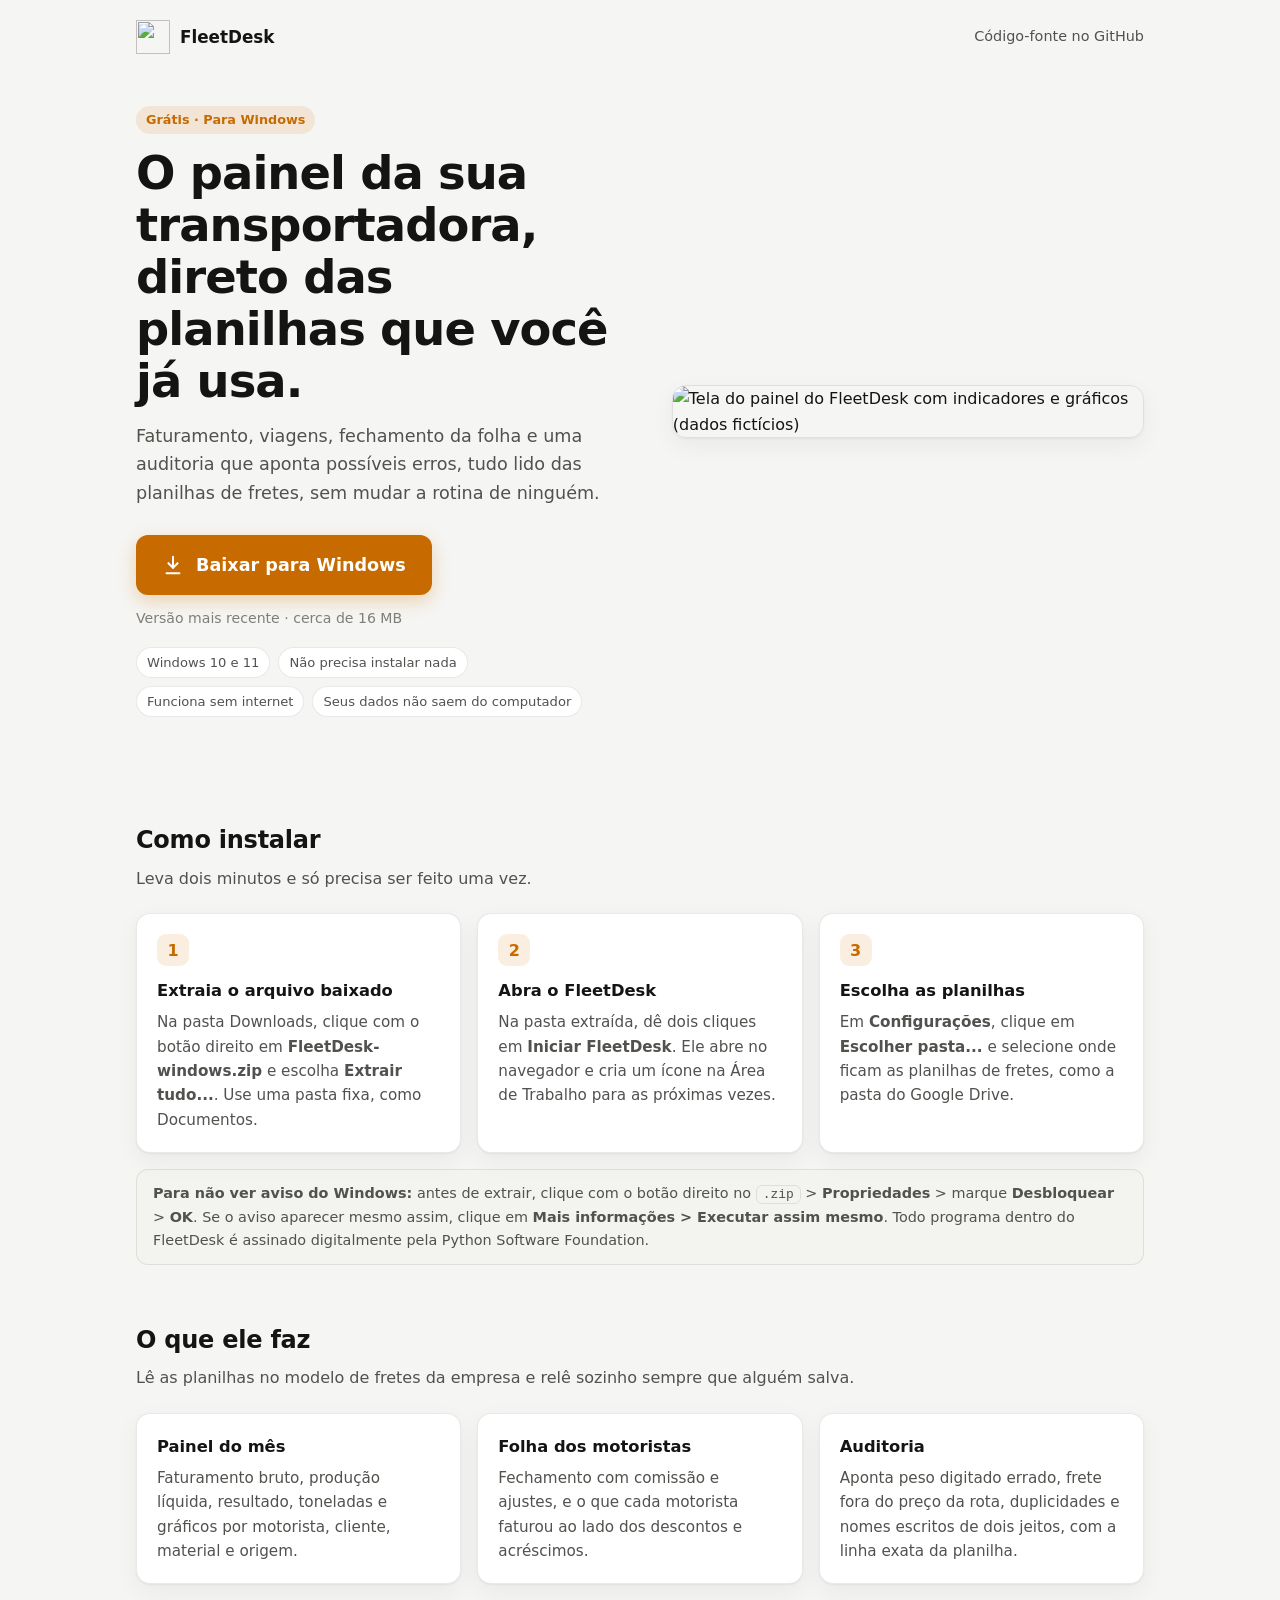
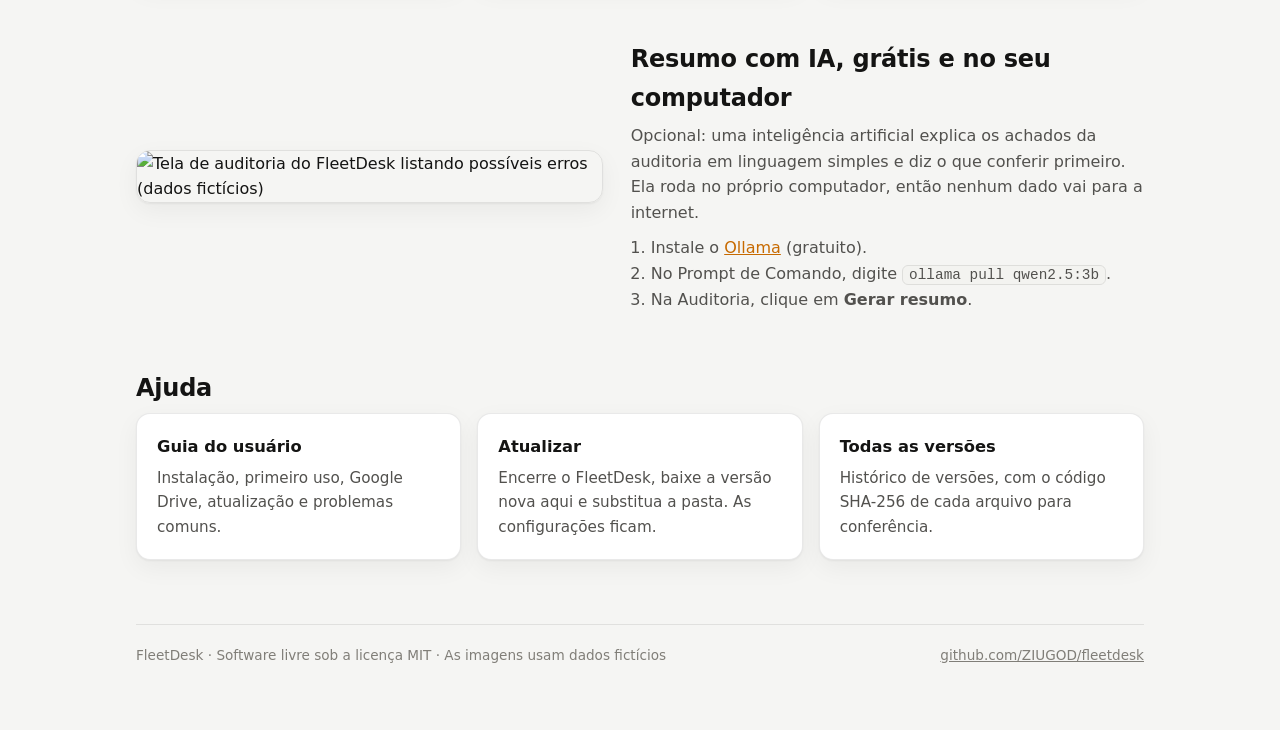
==== site/index.html @ 19a19533 "feat: publish releases and a download page for end users - release.yml: on a v* tag, test, build the" ====
<!DOCTYPE html>
<html lang="pt-BR">
<head>
  <meta charset="UTF-8">
  <meta name="viewport" content="width=device-width, initial-scale=1">
  <title>FleetDesk · Download</title>
  <meta name="description" content="Painel da transportadora a partir das planilhas que você já usa. Grátis, para Windows, funciona sem internet.">
  <link rel="icon" href="favicon.ico">
  <style>
    :root {
      color-scheme: light;
      --bg: #f5f5f3; --surface: #ffffff; --surface-2: #f3f3f0;
      --border: rgba(11, 11, 11, .09); --text: #141413; --text-2: #52514e; --muted: #807e78;
      --accent: #c76a00; --accent-ink: #ffffff; --accent-bg: rgba(217, 119, 6, .12);
      --shadow: 0 1px 2px rgba(11, 11, 11, .05), 0 8px 24px rgba(11, 11, 11, .05);
      --font: "Segoe UI Variable Text", "Segoe UI", system-ui, -apple-system, sans-serif;
    }
    @media (prefers-color-scheme: dark) {
      :root {
        color-scheme: dark;
        --bg: #111110; --surface: #1a1a19; --surface-2: #212120;
        --border: rgba(255, 255, 255, .08); --text: #f0efec; --text-2: #c3c2b7; --muted: #8f8d86;
        --accent: #f59e0b; --accent-ink: #1a1a19; --accent-bg: rgba(245, 158, 11, .14);
        --shadow: none;
      }
    }
    * { box-sizing: border-box; }
    body { margin: 0; background: var(--bg); color: var(--text); font: 16px/1.6 var(--font); -webkit-font-smoothing: antialiased; }
    a { color: var(--accent); }
    main { max-width: 1040px; margin: 0 auto; padding: 0 16px 64px; }

    header { display: flex; align-items: center; justify-content: space-between; gap: 12px; padding: 20px 0; }
    .brand { display: flex; align-items: center; gap: 10px; font-weight: 700; font-size: 1.05rem; color: var(--text); text-decoration: none; }
    .brand img { width: 34px; height: 34px; }
    .header-link { font-size: .9rem; color: var(--text-2); text-decoration: none; }
    .header-link:hover { color: var(--accent); }

    .hero { display: grid; grid-template-columns: 1.05fr 1fr; gap: 40px; align-items: center; padding: 32px 0 48px; }
    .eyebrow { display: inline-block; font-size: .8rem; font-weight: 600; color: var(--accent); background: var(--accent-bg); padding: 4px 10px; border-radius: 999px; }
    h1 { font-size: clamp(2rem, 4.5vw, 2.9rem); line-height: 1.12; letter-spacing: -.02em; margin: 14px 0 14px; }
    .lead { font-size: 1.1rem; color: var(--text-2); margin: 0 0 28px; max-width: 34em; }
    .download {
      display: inline-flex; align-items: center; gap: 12px; padding: 16px 26px; border-radius: 12px;
      background: var(--accent); color: var(--accent-ink); font-weight: 700; font-size: 1.1rem; text-decoration: none;
      box-shadow: 0 6px 18px rgba(217, 119, 6, .28); transition: transform .12s, filter .12s;
    }
    .download:hover { filter: brightness(1.06); transform: translateY(-1px); }
    .download:focus-visible { outline: 3px solid var(--text); outline-offset: 3px; }
    .download svg { width: 22px; height: 22px; flex-shrink: 0; }
    .meta { margin-top: 12px; font-size: .88rem; color: var(--muted); }
    .chips { display: flex; flex-wrap: wrap; gap: 8px; margin-top: 18px; }
    .chip { font-size: .82rem; color: var(--text-2); background: var(--surface); border: 1px solid var(--border); padding: 4px 10px; border-radius: 999px; }
    .shot { width: 100%; border-radius: 14px; border: 1px solid var(--border); box-shadow: var(--shadow); display: block; }

    section { margin-top: 56px; }
    h2 { font-size: 1.5rem; letter-spacing: -.01em; margin: 0 0 6px; }
    .section-lead { color: var(--text-2); margin: 0 0 22px; }

    .steps { display: grid; grid-template-columns: repeat(3, 1fr); gap: 16px; counter-reset: step; }
    .card { background: var(--surface); border: 1px solid var(--border); border-radius: 14px; padding: 20px; box-shadow: var(--shadow); }
    .step { counter-increment: step; }
    .step::before {
      content: counter(step); display: grid; place-items: center; width: 32px; height: 32px; border-radius: 9px;
      background: var(--accent-bg); color: var(--accent); font-weight: 700; margin-bottom: 12px;
    }
    .card h3 { font-size: 1.02rem; margin: 0 0 6px; }
    .card p { margin: 0; color: var(--text-2); font-size: .95rem; }
    .tip { margin-top: 16px; font-size: .9rem; color: var(--text-2); background: var(--surface-2); border: 1px solid var(--border); border-radius: 12px; padding: 12px 16px; }

    .features { display: grid; grid-template-columns: repeat(3, 1fr); gap: 16px; }
    .feature-ai { display: grid; grid-template-columns: 1fr 1.1fr; gap: 28px; align-items: center; }
    .feature-ai ol { margin: 10px 0 0; padding-left: 20px; color: var(--text-2); }
    code { font-family: "Cascadia Mono", Consolas, monospace; font-size: .9em; background: var(--surface-2); border: 1px solid var(--border); padding: 1px 6px; border-radius: 6px; }

    .help { display: grid; grid-template-columns: repeat(3, 1fr); gap: 16px; }
    .help a.card { text-decoration: none; color: inherit; transition: border-color .12s; }
    .help a.card:hover { border-color: var(--accent); }

    footer { margin-top: 64px; padding-top: 20px; border-top: 1px solid var(--border); font-size: .85rem; color: var(--muted); display: flex; flex-wrap: wrap; gap: 8px 20px; justify-content: space-between; }
    footer a { color: var(--muted); }

    @media (max-width: 820px) {
      .hero, .feature-ai { grid-template-columns: 1fr; }
      .steps, .features, .help { grid-template-columns: 1fr; }
      .hero { padding-top: 12px; }
      .download { width: 100%; justify-content: center; }
    }
  </style>
</head>
<body>
<main>
  <header>
    <a class="brand" href="./"><img src="favicon.ico" alt="">FleetDesk</a>
    <a class="header-link" href="https://github.com/ZIUGOD/fleetdesk">Código-fonte no GitHub</a>
  </header>

  <div class="hero">
    <div>
      <span class="eyebrow">Grátis · Para Windows</span>
      <h1>O painel da sua transportadora, direto das planilhas que você já usa.</h1>
      <p class="lead">
        Faturamento, viagens, fechamento da folha e uma auditoria que aponta possíveis erros,
        tudo lido das planilhas de fretes, sem mudar a rotina de ninguém.
      </p>
      <a class="download" id="download" href="https://github.com/ZIUGOD/fleetdesk/releases/latest/download/FleetDesk-windows.zip">
        <svg viewBox="0 0 24 24" fill="none" stroke="currentColor" stroke-width="2.2" stroke-linecap="round" stroke-linejoin="round" aria-hidden="true">
          <path d="M12 3v12"/><path d="m7 10 5 5 5-5"/><path d="M5 21h14"/>
        </svg>
        Baixar para Windows
      </a>
      <div class="meta" id="release-meta">Versão mais recente · cerca de 16 MB</div>
      <div class="chips">
        <span class="chip">Windows 10 e 11</span>
        <span class="chip">Não precisa instalar nada</span>
        <span class="chip">Funciona sem internet</span>
        <span class="chip">Seus dados não saem do computador</span>
      </div>
    </div>
    <img class="shot" src="img/dashboard-dark.png" alt="Tela do painel do FleetDesk com indicadores e gráficos (dados fictícios)">
  </div>

  <section id="instalar">
    <h2>Como instalar</h2>
    <p class="section-lead">Leva dois minutos e só precisa ser feito uma vez.</p>
    <div class="steps">
      <div class="card step">
        <h3>Extraia o arquivo baixado</h3>
        <p>Na pasta Downloads, clique com o botão direito em <strong>FleetDesk-windows.zip</strong> e escolha
          <strong>Extrair tudo...</strong>. Use uma pasta fixa, como Documentos.</p>
      </div>
      <div class="card step">
        <h3>Abra o FleetDesk</h3>
        <p>Na pasta extraída, dê dois cliques em <strong>Iniciar FleetDesk</strong>. Ele abre no navegador e
          cria um ícone na Área de Trabalho para as próximas vezes.</p>
      </div>
      <div class="card step">
        <h3>Escolha as planilhas</h3>
        <p>Em <strong>Configurações</strong>, clique em <strong>Escolher pasta...</strong> e selecione onde ficam
          as planilhas de fretes, como a pasta do Google Drive.</p>
      </div>
    </div>
    <p class="tip">
      <strong>Para não ver aviso do Windows:</strong> antes de extrair, clique com o botão direito no
      <code>.zip</code> &gt; <strong>Propriedades</strong> &gt; marque <strong>Desbloquear</strong> &gt; <strong>OK</strong>.
      Se o aviso aparecer mesmo assim, clique em <strong>Mais informações &gt; Executar assim mesmo</strong>.
      Todo programa dentro do FleetDesk é assinado digitalmente pela Python Software Foundation.
    </p>
  </section>

  <section id="recursos">
    <h2>O que ele faz</h2>
    <p class="section-lead">Lê as planilhas no modelo de fretes da empresa e relê sozinho sempre que alguém salva.</p>
    <div class="features">
      <div class="card"><h3>Painel do mês</h3><p>Faturamento bruto, produção líquida, resultado, toneladas e gráficos por motorista, cliente, material e origem.</p></div>
      <div class="card"><h3>Folha dos motoristas</h3><p>Fechamento com comissão e ajustes, e o que cada motorista faturou ao lado dos descontos e acréscimos.</p></div>
      <div class="card"><h3>Auditoria</h3><p>Aponta peso digitado errado, frete fora do preço da rota, duplicidades e nomes escritos de dois jeitos, com a linha exata da planilha.</p></div>
    </div>
  </section>

  <section id="ia">
    <div class="feature-ai">
      <img class="shot" src="img/audit-light.png" alt="Tela de auditoria do FleetDesk listando possíveis erros (dados fictícios)">
      <div>
        <h2>Resumo com IA, grátis e no seu computador</h2>
        <p class="section-lead" style="margin-bottom:0">
          Opcional: uma inteligência artificial explica os achados da auditoria em linguagem simples e diz o que
          conferir primeiro. Ela roda no próprio computador, então nenhum dado vai para a internet.
        </p>
        <ol>
          <li>Instale o <a href="https://ollama.com">Ollama</a> (gratuito).</li>
          <li>No Prompt de Comando, digite <code>ollama pull qwen2.5:3b</code>.</li>
          <li>Na Auditoria, clique em <strong>Gerar resumo</strong>.</li>
        </ol>
      </div>
    </div>
  </section>

  <section id="ajuda">
    <h2>Ajuda</h2>
    <div class="help">
      <a class="card" href="https://github.com/ZIUGOD/fleetdesk/blob/main/docs/guia-do-usuario.md">
        <h3>Guia do usuário</h3><p>Instalação, primeiro uso, Google Drive, atualização e problemas comuns.</p>
      </a>
      <a class="card" href="https://github.com/ZIUGOD/fleetdesk/blob/main/docs/guia-do-usuario.md#6-atualizar-para-uma-versão-nova">
        <h3>Atualizar</h3><p>Encerre o FleetDesk, baixe a versão nova aqui e substitua a pasta. As configurações ficam.</p>
      </a>
      <a class="card" href="https://github.com/ZIUGOD/fleetdesk/releases">
        <h3>Todas as versões</h3><p>Histórico de versões, com o código SHA-256 de cada arquivo para conferência.</p>
      </a>
    </div>
  </section>

  <footer>
    <span>FleetDesk · Software livre sob a licença MIT · As imagens usam dados fictícios</span>
    <a href="https://github.com/ZIUGOD/fleetdesk">github.com/ZIUGOD/fleetdesk</a>
  </footer>
</main>

<script>
  // Show the latest release's version, date and size. The download link works without this:
  // it always points to the newest release asset.
  fetch("https://api.github.com/repos/ZIUGOD/fleetdesk/releases/latest")
    .then(response => response.ok ? response.json() : Promise.reject(response.status))
    .then(release => {
      const asset = (release.assets || []).find(a => a.name === "FleetDesk-windows.zip");
      if (!asset) return;
      const date = new Date(release.published_at).toLocaleDateString("pt-BR");
      const size = (asset.size / 1048576).toLocaleString("pt-BR", { maximumFractionDigits: 1 });
      document.getElementById("release-meta").textContent =
        `Versão ${release.tag_name.replace(/^v/, "")} · ${size} MB · publicada em ${date}`;
    })
    .catch(() => {});
</script>
</body>
</html>
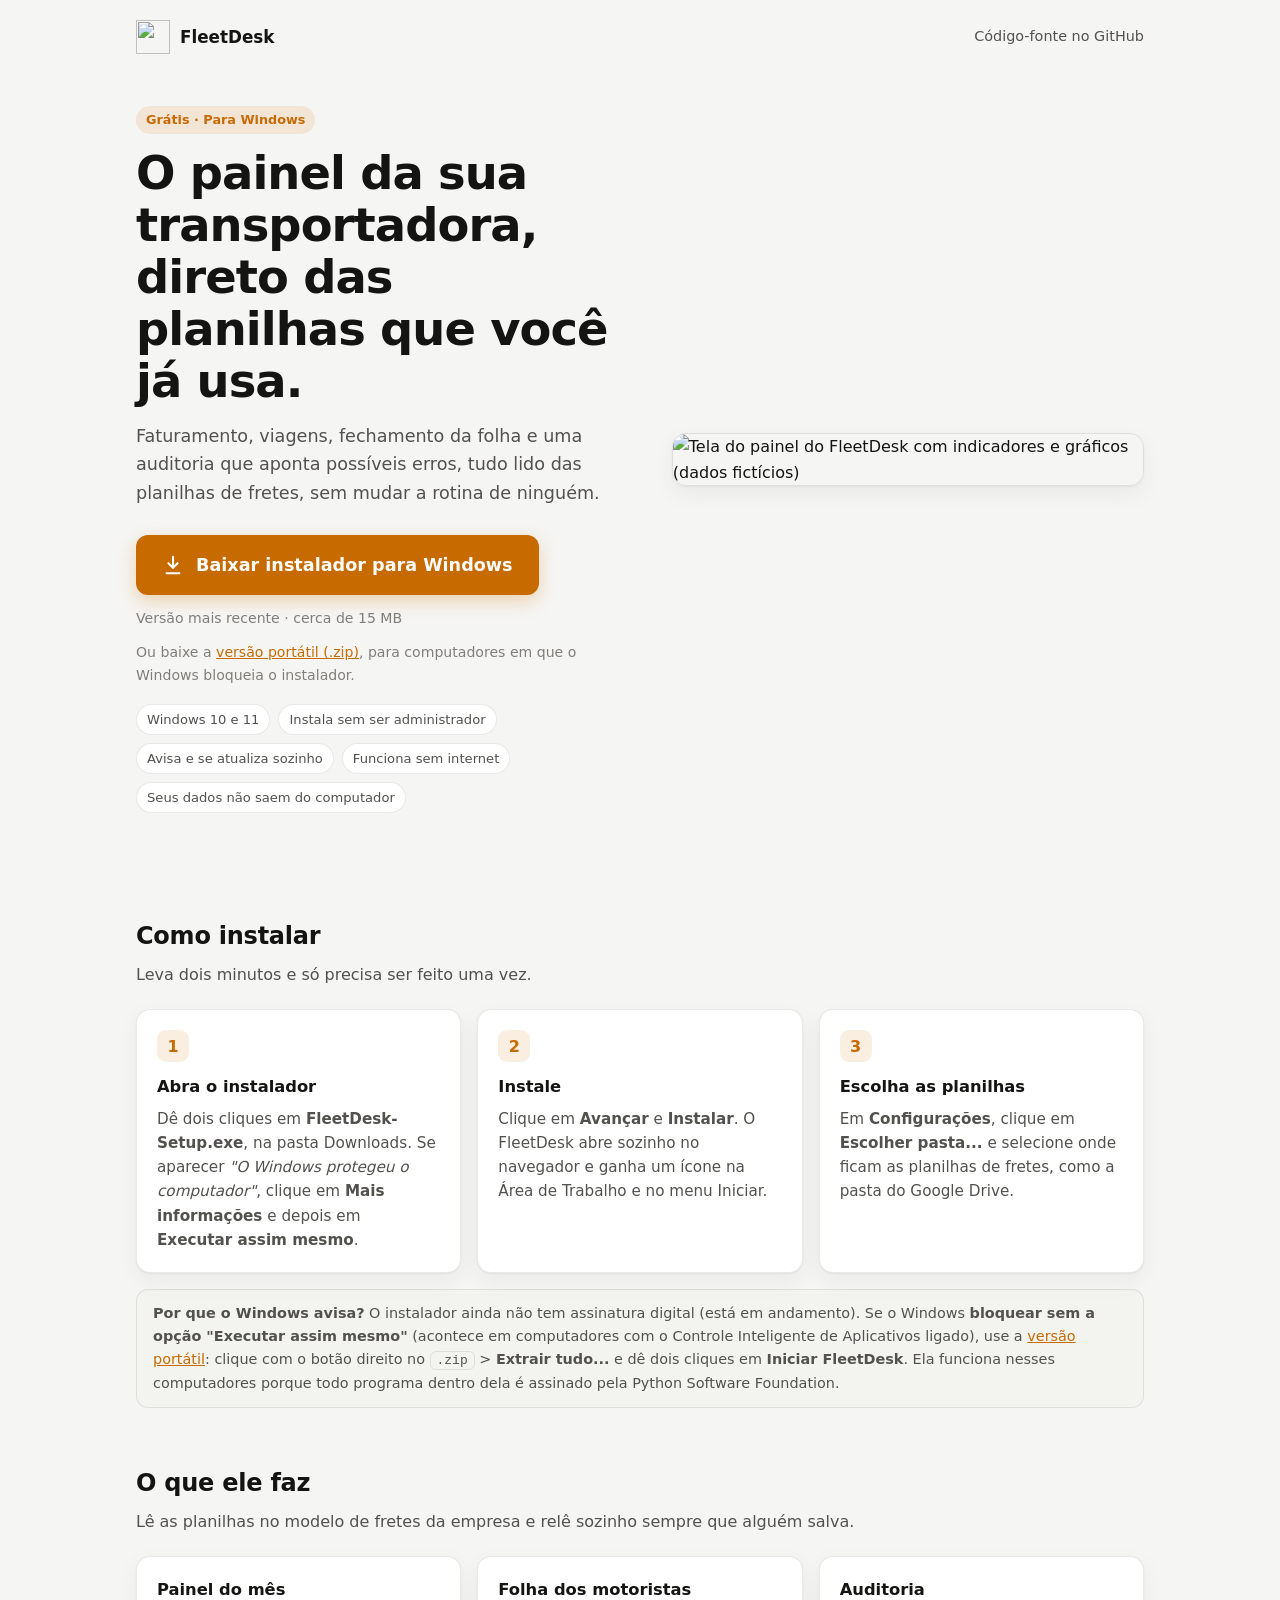
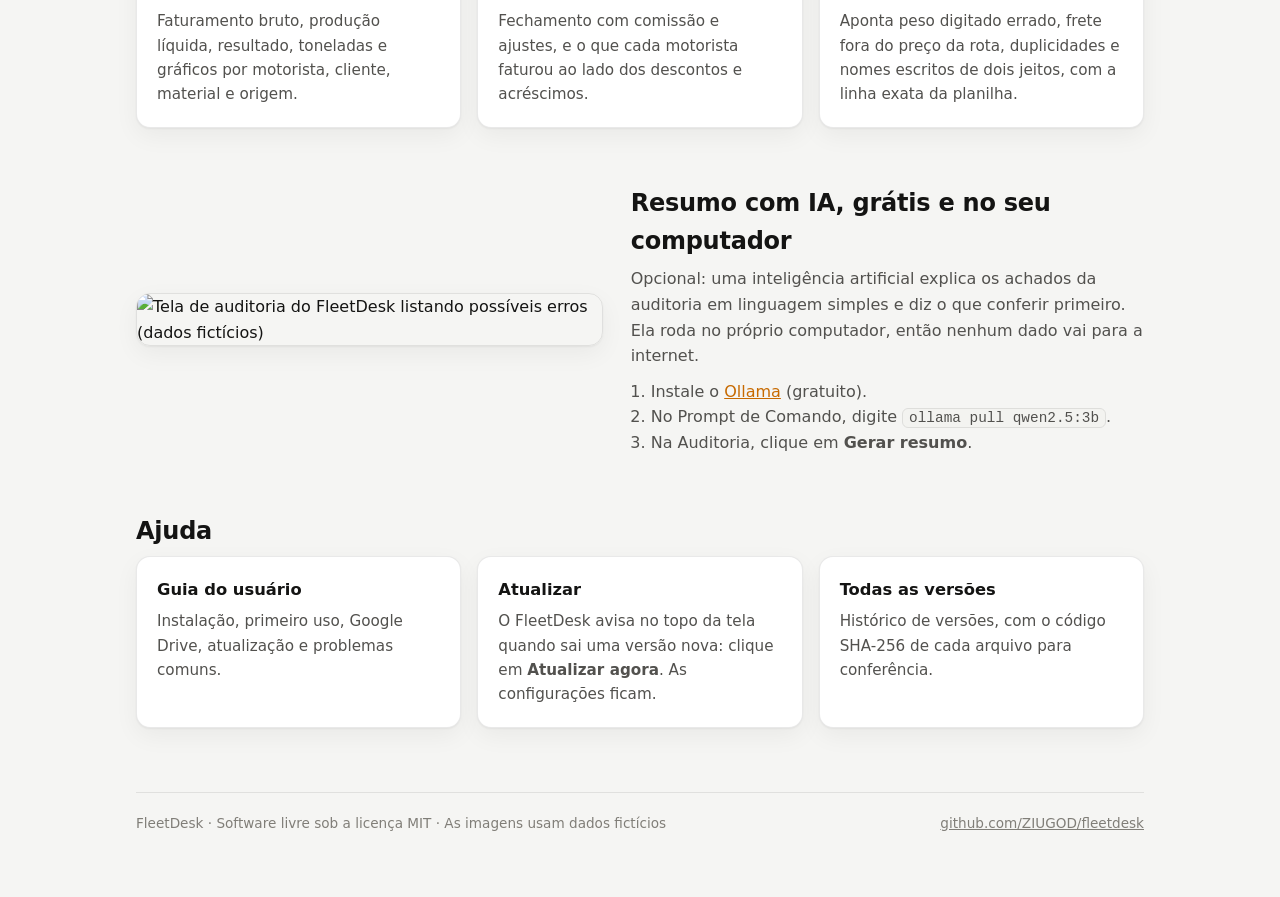
==== commit ff0ebd41: "feat: Windows installer and in-app updates - Inno Setup installer (per-user, no admin) built in CI a" ====
--- a/site/index.html
+++ b/site/index.html
@@ -102,16 +102,21 @@
         Faturamento, viagens, fechamento da folha e uma auditoria que aponta possíveis erros,
         tudo lido das planilhas de fretes, sem mudar a rotina de ninguém.
       </p>
-      <a class="download" id="download" href="https://github.com/ZIUGOD/fleetdesk/releases/latest/download/FleetDesk-windows.zip">
+      <a class="download" id="download" href="https://github.com/ZIUGOD/fleetdesk/releases/latest/download/FleetDesk-Setup.exe">
         <svg viewBox="0 0 24 24" fill="none" stroke="currentColor" stroke-width="2.2" stroke-linecap="round" stroke-linejoin="round" aria-hidden="true">
           <path d="M12 3v12"/><path d="m7 10 5 5 5-5"/><path d="M5 21h14"/>
         </svg>
-        Baixar para Windows
-      </a>
-      <div class="meta" id="release-meta">Versão mais recente · cerca de 16 MB</div>
+        Baixar instalador para Windows
+      </a>
+      <div class="meta" id="release-meta">Versão mais recente · cerca de 15 MB</div>
+      <div class="meta">
+        Ou baixe a <a href="https://github.com/ZIUGOD/fleetdesk/releases/latest/download/FleetDesk-windows.zip">versão portátil (.zip)</a>,
+        para computadores em que o Windows bloqueia o instalador.
+      </div>
       <div class="chips">
         <span class="chip">Windows 10 e 11</span>
-        <span class="chip">Não precisa instalar nada</span>
+        <span class="chip">Instala sem ser administrador</span>
+        <span class="chip">Avisa e se atualiza sozinho</span>
         <span class="chip">Funciona sem internet</span>
         <span class="chip">Seus dados não saem do computador</span>
       </div>
@@ -124,14 +129,15 @@
     <p class="section-lead">Leva dois minutos e só precisa ser feito uma vez.</p>
     <div class="steps">
       <div class="card step">
-        <h3>Extraia o arquivo baixado</h3>
-        <p>Na pasta Downloads, clique com o botão direito em <strong>FleetDesk-windows.zip</strong> e escolha
-          <strong>Extrair tudo...</strong>. Use uma pasta fixa, como Documentos.</p>
+        <h3>Abra o instalador</h3>
+        <p>Dê dois cliques em <strong>FleetDesk-Setup.exe</strong>, na pasta Downloads. Se aparecer
+          <em>"O Windows protegeu o computador"</em>, clique em <strong>Mais informações</strong> e depois em
+          <strong>Executar assim mesmo</strong>.</p>
       </div>
       <div class="card step">
-        <h3>Abra o FleetDesk</h3>
-        <p>Na pasta extraída, dê dois cliques em <strong>Iniciar FleetDesk</strong>. Ele abre no navegador e
-          cria um ícone na Área de Trabalho para as próximas vezes.</p>
+        <h3>Instale</h3>
+        <p>Clique em <strong>Avançar</strong> e <strong>Instalar</strong>. O FleetDesk abre sozinho no navegador
+          e ganha um ícone na Área de Trabalho e no menu Iniciar.</p>
       </div>
       <div class="card step">
         <h3>Escolha as planilhas</h3>
@@ -140,10 +146,13 @@
       </div>
     </div>
     <p class="tip">
-      <strong>Para não ver aviso do Windows:</strong> antes de extrair, clique com o botão direito no
-      <code>.zip</code> &gt; <strong>Propriedades</strong> &gt; marque <strong>Desbloquear</strong> &gt; <strong>OK</strong>.
-      Se o aviso aparecer mesmo assim, clique em <strong>Mais informações &gt; Executar assim mesmo</strong>.
-      Todo programa dentro do FleetDesk é assinado digitalmente pela Python Software Foundation.
+      <strong>Por que o Windows avisa?</strong> O instalador ainda não tem assinatura digital (está em andamento).
+      Se o Windows <strong>bloquear sem a opção "Executar assim mesmo"</strong> (acontece em computadores com o
+      Controle Inteligente de Aplicativos ligado), use a
+      <a href="https://github.com/ZIUGOD/fleetdesk/releases/latest/download/FleetDesk-windows.zip">versão portátil</a>:
+      clique com o botão direito no <code>.zip</code> &gt; <strong>Extrair tudo...</strong> e dê dois cliques em
+      <strong>Iniciar FleetDesk</strong>. Ela funciona nesses computadores porque todo programa dentro dela é
+      assinado pela Python Software Foundation.
     </p>
   </section>
 
@@ -182,7 +191,7 @@
         <h3>Guia do usuário</h3><p>Instalação, primeiro uso, Google Drive, atualização e problemas comuns.</p>
       </a>
       <a class="card" href="https://github.com/ZIUGOD/fleetdesk/blob/main/docs/guia-do-usuario.md#6-atualizar-para-uma-versão-nova">
-        <h3>Atualizar</h3><p>Encerre o FleetDesk, baixe a versão nova aqui e substitua a pasta. As configurações ficam.</p>
+        <h3>Atualizar</h3><p>O FleetDesk avisa no topo da tela quando sai uma versão nova: clique em <strong>Atualizar agora</strong>. As configurações ficam.</p>
       </a>
       <a class="card" href="https://github.com/ZIUGOD/fleetdesk/releases">
         <h3>Todas as versões</h3><p>Histórico de versões, com o código SHA-256 de cada arquivo para conferência.</p>
@@ -197,12 +206,12 @@
 </main>
 
 <script>
-  // Show the latest release's version, date and size. The download link works without this:
-  // it always points to the newest release asset.
+  // Show the latest installer's version, date and size. The download link works without this:
+  // it always points to the newest release asset. Releases before 0.2.0 had no installer.
   fetch("https://api.github.com/repos/ZIUGOD/fleetdesk/releases/latest")
     .then(response => response.ok ? response.json() : Promise.reject(response.status))
     .then(release => {
-      const asset = (release.assets || []).find(a => a.name === "FleetDesk-windows.zip");
+      const asset = (release.assets || []).find(a => a.name === "FleetDesk-Setup.exe");
       if (!asset) return;
       const date = new Date(release.published_at).toLocaleDateString("pt-BR");
       const size = (asset.size / 1048576).toLocaleString("pt-BR", { maximumFractionDigits: 1 });
